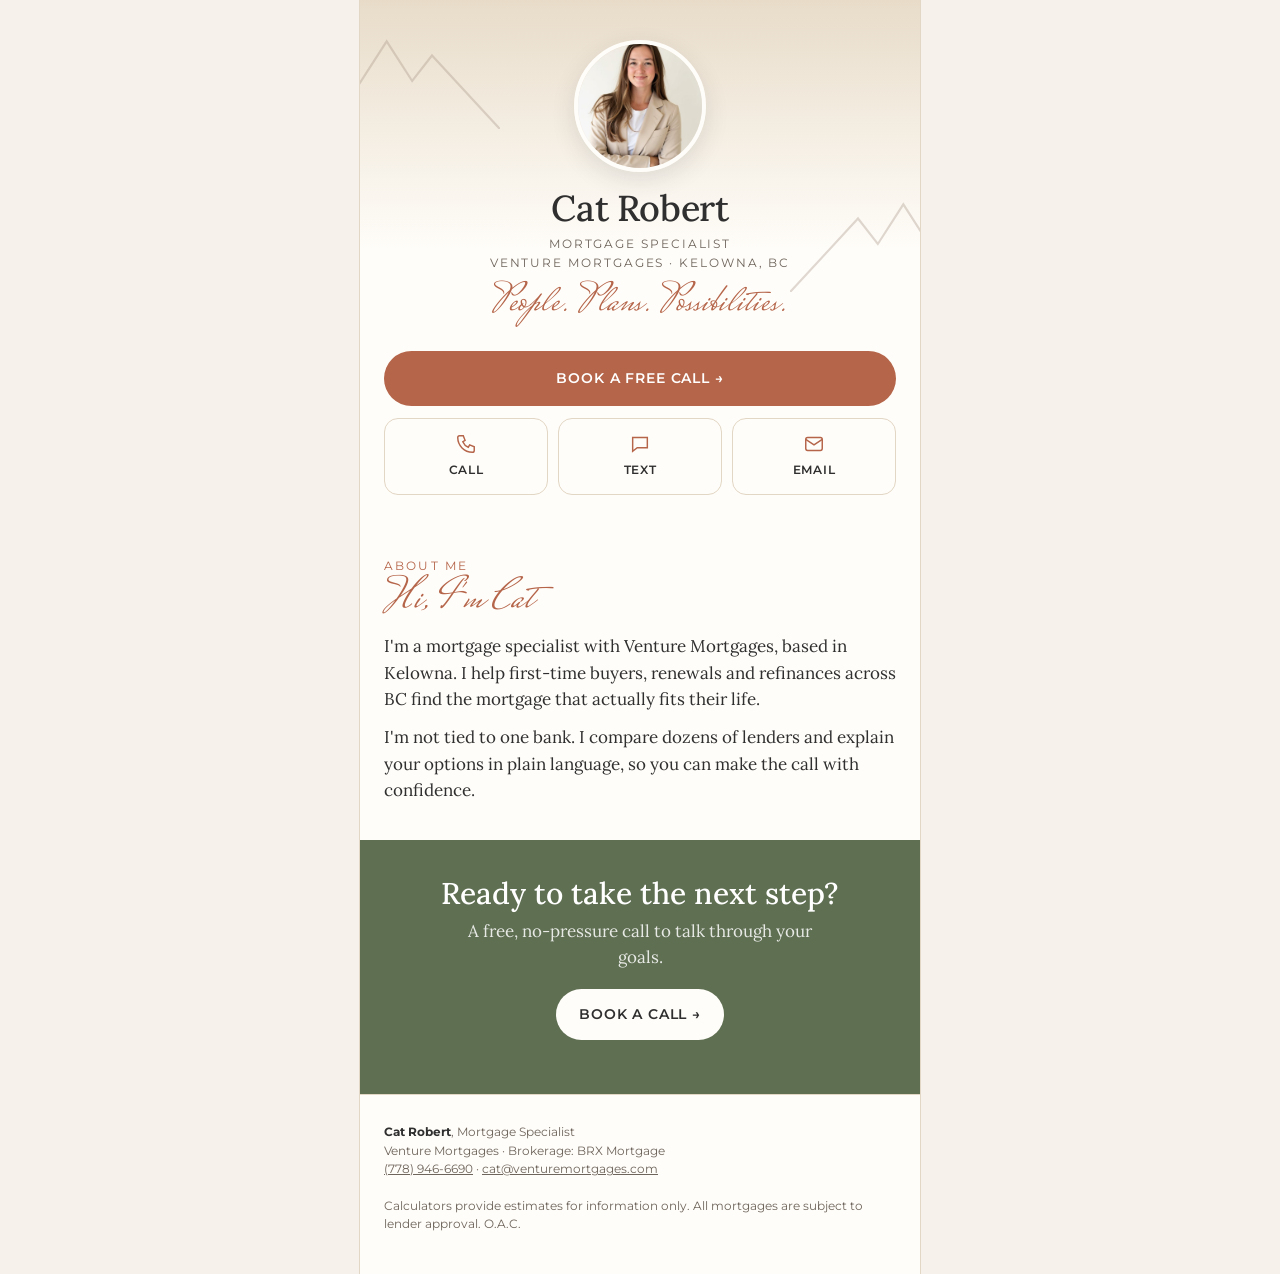
==== index.html @ 5ccad4df "Replace calculator with about-me + links page Co-Authored-By: Claude Opus 5.5 <noreply@anthropic.com" ====
<!DOCTYPE html>
<html lang="en">
<head>
<meta charset="utf-8">
<meta name="viewport" content="width=device-width,initial-scale=1,viewport-fit=cover">
<title>Cat Robert | Mortgage Specialist, Kelowna</title>
<meta name="description" content="Cat Robert, Mortgage Specialist with Venture Mortgages in Kelowna, BC. Book a call, or try a free mortgage calculator.">
<meta property="og:title" content="Cat Robert | Mortgage Specialist">
<meta property="og:description" content="Kelowna mortgage specialist. Book a call or try a free calculator.">
<meta property="og:image" content="/assets/cat-portrait.jpg">
<link rel="preconnect" href="https://fonts.googleapis.com"><link rel="preconnect" href="https://fonts.gstatic.com" crossorigin>
<link href="https://fonts.googleapis.com/css2?family=Lora:wght@400;500&family=Montserrat:wght@400;500;600&family=Mrs+Saint+Delafield&display=swap" rel="stylesheet">
<link rel="stylesheet" href="/assets/brand.css">
<style>
  .profile{text-align:center;padding:40px 24px 8px;position:relative;overflow:hidden;background:linear-gradient(180deg,var(--sand),var(--white) 75%)}
  .profile .photo{width:132px;height:132px;border-radius:50%;object-fit:cover;margin:0 auto;border:4px solid var(--white);box-shadow:0 8px 24px rgba(47,47,47,.12)}
  .profile h1{font-size:36px;margin-top:16px}
  .profile .role{font-family:var(--head);font-size:12px;letter-spacing:.16em;text-transform:uppercase;color:var(--muted);margin-top:6px}
  .profile .script{margin-top:12px;font-size:40px}
  .profile .peaks{position:absolute;width:170px;left:-30px;top:30px;color:var(--taupe);opacity:.35}
  .profile .peaks.r{left:auto;right:-40px;top:auto;bottom:40px;transform:scaleX(-1)}
  .primary{padding:18px 24px 6px;display:grid;gap:10px}
  .primary .btn{width:100%;padding:16px}
  .quick{display:grid;grid-template-columns:repeat(3,1fr);gap:10px;padding:6px 24px 26px}
  .quick a{display:flex;flex-direction:column;align-items:center;gap:6px;padding:14px 6px;border:1.5px solid var(--line);border-radius:14px;text-decoration:none;font-family:var(--head);font-size:12px;font-weight:600;letter-spacing:.06em;text-transform:uppercase;background:var(--white)}
  .quick a:hover{border-color:var(--taupe)}
  .quick svg{width:22px;height:22px;color:var(--terracotta)}
  .links{display:grid;gap:10px;margin-top:16px}
  .link{display:flex;align-items:center;gap:14px;padding:16px 18px;background:var(--white);border:1.5px solid var(--line);border-radius:14px;text-decoration:none;transition:border-color .15s,transform .1s}
  .link:hover{border-color:var(--terracotta)}
  .link:active{transform:scale(.99)}
  .link .ic{flex:0 0 40px;height:40px;border-radius:50%;background:var(--cream);display:flex;align-items:center;justify-content:center;font-family:var(--head);font-weight:600;color:var(--terracotta);font-size:15px}
  .link b{font-family:var(--head);font-weight:600;font-size:15px;display:block}
  .link span{font-size:14px;color:var(--muted)}
  .link .arr{margin-left:auto;color:var(--terracotta);font-family:var(--head)}
  .about-txt p+p{margin-top:12px}
  .social{display:flex;gap:12px;justify-content:center;margin-top:18px}
  .social a{width:42px;height:42px;border-radius:50%;border:1.5px solid rgba(255,255,255,.5);display:flex;align-items:center;justify-content:center;color:#fff}
  .social svg{width:18px;height:18px}
</style>
<script src="/assets/config.js"></script>
<script src="/assets/tracking.js"></script>
</head>
<body>
<div class="wrap">

  <div class="profile">
    <svg class="peaks" viewBox="0 0 120 70" fill="none" stroke="currentColor" stroke-width="1.5"><path d="M0 70 40 8l18 28 14-18 48 52"/></svg>
    <svg class="peaks r" viewBox="0 0 120 70" fill="none" stroke="currentColor" stroke-width="1.5"><path d="M0 70 40 8l18 28 14-18 48 52"/></svg>
    <img class="photo" src="/assets/cat-portrait.jpg" alt="Cat Robert">
    <h1 data-s="name">Cat Robert</h1>
    <div class="role"><span data-s="title">Mortgage Specialist</span><br><span data-s="team">Venture Mortgages</span> · Kelowna, BC</div>
    <div class="script">People. Plans. Possibilities.</div>
  </div>

  <div class="primary">
    <a class="btn btn-primary" data-book data-ev="BookCallClick" target="_blank" rel="noopener">Book a free call &rarr;</a>
  </div>
  <div class="quick">
    <a data-tel data-ev="CallClick"><svg viewBox="0 0 24 24" fill="none" stroke="currentColor" stroke-width="1.6"><path d="M5 3h4l2 5-2.5 1.5a11 11 0 0 0 6 6L16 13l5 2v4a2 2 0 0 1-2 2A16 16 0 0 1 3 5a2 2 0 0 1 2-2"/></svg>Call</a>
    <a data-sms data-ev="TextClick"><svg viewBox="0 0 24 24" fill="none" stroke="currentColor" stroke-width="1.6"><path d="M4 5h16v11H9l-5 4z"/></svg>Text</a>
    <a data-mail data-ev="EmailClick"><svg viewBox="0 0 24 24" fill="none" stroke="currentColor" stroke-width="1.6"><rect x="3" y="5" width="18" height="14" rx="2"/><path d="m3 7 9 6 9-6"/></svg>Email</a>
  </div>

  <section class="section-sand" id="tools">
    <div class="eyebrow">Free mortgage tools</div>
    <h2 style="margin-top:6px">Run your numbers.</h2>
    <p style="color:var(--muted);margin-top:6px">Quick calculators you can use on your own. No sign-up to start.</p>
    <div class="links" id="links"></div>
  </section>

  <section>
    <div class="eyebrow">About me</div>
    <div class="script" style="font-size:44px;margin:4px 0 10px">Hi, I'm Cat</div>
    <div class="about-txt">
      <p>I'm a mortgage specialist with <span data-s="team">Venture Mortgages</span>, based in Kelowna. I help first-time buyers, renewals and refinances across BC find the mortgage that actually fits their life.</p>
      <p>I'm not tied to one bank. I compare dozens of lenders and explain your options in plain language, so you can make the call with confidence.</p>
    </div>
  </section>

  <section class="section-olive" style="text-align:center">
    <h2>Ready to take the next step?</h2>
    <p style="opacity:.85;margin:8px auto 18px;max-width:360px">A free, no-pressure call to talk through your goals.</p>
    <a class="btn" style="background:var(--white);color:var(--charcoal)" data-book data-ev="BookCallClick" target="_blank" rel="noopener">Book a call &rarr;</a>
    <div class="social" id="social"></div>
  </section>

  <footer>
    <b data-s="name">Cat Robert</b>, <span data-s="title">Mortgage Specialist</span><br>
    <span data-s="team">Venture Mortgages</span> · Brokerage: <span data-s="brokerage">BRX Mortgage</span> <span data-s="licence"></span><br>
    <a data-tel></a> · <a data-mail></a><br><br>
    Calculators provide estimates for information only. All mortgages are subject to lender approval. O.A.C.
  </footer>
</div>

<script>
(function(){
  const S = window.SITE, digits = S.phone.replace(/\D/g,'');
  document.querySelectorAll('[data-s]').forEach(el => { const v = S[el.dataset.s]; if (v !== undefined) el.textContent = v; });
  document.querySelectorAll('[data-book]').forEach(a => a.href = S.booking);
  document.querySelectorAll('[data-tel]').forEach(a => { a.href = 'tel:+1' + digits; if (!a.textContent.trim()) a.textContent = S.phone; });
  document.querySelectorAll('[data-sms]').forEach(a => a.href = 'sms:+1' + digits);
  document.querySelectorAll('[data-mail]').forEach(a => { a.href = 'mailto:' + S.email; if (!a.textContent.trim()) a.textContent = S.email; });

  // calculator links (blank URLs are skipped; section hides if none)
  const list = (S.links || []).filter(l => l.url);
  const box = document.getElementById('links');
  list.forEach(l => {
    const a = document.createElement('a');
    a.className = 'link'; a.href = l.url; a.target = '_blank'; a.rel = 'noopener';
    a.dataset.ev = 'ToolClick'; a.dataset.tool = l.label;
    a.innerHTML = '<span class="ic">' + l.label.trim()[0] + '</span><div><b></b><span></span></div><span class="arr">&rarr;</span>';
    a.querySelector('b').textContent = l.label; a.querySelector('div span').textContent = l.note || '';
    box.appendChild(a);
  });
  if (!list.length) document.getElementById('tools').style.display = 'none';

  // social icons
  const ico = {
    instagram: '<svg viewBox="0 0 24 24" fill="none" stroke="currentColor" stroke-width="1.8"><rect x="3" y="3" width="18" height="18" rx="5"/><circle cx="12" cy="12" r="4"/><circle cx="17.5" cy="6.5" r=".6" fill="currentColor"/></svg>',
    facebook: '<svg viewBox="0 0 24 24" fill="currentColor"><path d="M14 8h3V4h-3a4 4 0 0 0-4 4v2H7v4h3v8h4v-8h3l1-4h-4V8z"/></svg>'
  };
  ['instagram','facebook'].forEach(k => { if (S[k]) {
    const a = document.createElement('a'); a.href = S[k]; a.target = '_blank'; a.rel = 'noopener'; a.innerHTML = ico[k]; a.setAttribute('aria-label', k);
    document.getElementById('social').appendChild(a);
  }});

  // pixel: log which button people tap (custom events)
  document.addEventListener('click', e => {
    const a = e.target.closest('[data-ev]'); if (!a) return;
    if (a.dataset.ev === 'BookCallClick') window.track('Schedule', {}, false);
    window.track(a.dataset.ev, a.dataset.tool ? { tool: a.dataset.tool } : {}, true);
  });
})();
</script>
</body>
</html>
---- assets/brand.css ----
:root{
  --terracotta:#B5654A; --terracotta-dk:#9C5239; --olive:#5F6F52; --sand:#E8DCC9;
  --taupe:#A79586; --charcoal:#2F2F2F; --cream:#F6F1EA; --white:#FFFDF9; --line:#E2D6C4;
  --muted:#6E655C;
  --head:'Montserrat',system-ui,sans-serif; --body:'Lora',Georgia,serif; --script:'Mrs Saint Delafield',cursive;
}
*{box-sizing:border-box;margin:0;padding:0}
html{-webkit-text-size-adjust:100%}
body{background:var(--cream);color:var(--charcoal);font-family:var(--body);font-size:17px;line-height:1.55}
img{max-width:100%;display:block}
a{color:inherit}
.wrap{max-width:560px;margin:0 auto;background:var(--white);min-height:100vh;box-shadow:0 0 0 1px var(--line)}
.topbar{background:var(--charcoal);color:var(--sand);font-family:var(--head);font-size:12px;letter-spacing:.08em;text-transform:uppercase;text-align:center;padding:10px 16px}
.brandbar{display:flex;align-items:center;gap:12px;padding:14px 20px;border-bottom:1px solid var(--line)}
.brandbar img{width:48px;height:48px;border-radius:50%;object-fit:cover}
.brandbar .who b{font-family:var(--head);font-weight:600;font-size:16px;display:block;line-height:1.2}
.brandbar .who>span{line-height:1.35;display:block;font-family:var(--head);font-size:12px;color:var(--muted);letter-spacing:.04em}
.brandbar .mark{margin-left:auto;width:46px;color:var(--charcoal)}
.actions{display:grid;grid-template-columns:1fr 1fr;gap:10px;padding:14px 20px;border-bottom:1px solid var(--line)}
.actions .btn{padding:12px 10px;font-size:13px;white-space:nowrap}
.btn{display:inline-flex;align-items:center;justify-content:center;gap:8px;font-family:var(--head);font-weight:600;font-size:14px;letter-spacing:.06em;text-transform:uppercase;text-decoration:none;border-radius:999px;padding:14px 22px;border:1.5px solid transparent;cursor:pointer;transition:background .15s,transform .1s}
.btn:active{transform:scale(.98)}
.btn-primary{background:var(--terracotta);color:#fff}
.btn-primary:hover{background:var(--terracotta-dk)}
.btn-ghost{background:transparent;border-color:var(--charcoal);color:var(--charcoal)}
.btn-olive{background:var(--olive);color:#fff}
.btn[disabled]{opacity:.45;cursor:not-allowed}
.eyebrow{font-family:var(--head);font-size:12px;letter-spacing:.18em;text-transform:uppercase;color:var(--terracotta)}
.script{font-family:var(--script);font-size:46px;line-height:1;color:var(--terracotta)}
h1,h2,h3{font-family:var(--body);font-weight:500;line-height:1.15;color:var(--charcoal)}
h1{font-size:40px;letter-spacing:-.01em}
h2{font-size:30px}
.hero{position:relative;padding:36px 24px 28px;text-align:center;overflow:hidden;background:linear-gradient(180deg,var(--cream),var(--white))}
.hero .script{margin-bottom:6px}
.hero p.sub{color:var(--muted);margin:14px auto 24px;max-width:400px}
.hero .peaks{position:absolute;right:-10px;bottom:-6px;width:150px;color:var(--taupe);opacity:.45;pointer-events:none}
.stats{position:relative;z-index:1;display:grid;grid-template-columns:repeat(3,1fr);border:1px solid var(--line);border-radius:14px;margin:26px 0 0;background:var(--white)}
.stats div{padding:14px 6px;text-align:center}
.stats div+div{border-left:1px solid var(--line)}
.stats b{font-family:var(--head);font-size:20px;font-weight:600;display:block}
.stats span{font-family:var(--head);font-size:11px;letter-spacing:.06em;color:var(--muted);text-transform:uppercase}
section{padding:36px 24px}
.section-sand{background:var(--sand)}
.section-olive{background:var(--olive);color:#fff}
.section-olive h2{color:#fff}
.steps{list-style:none;margin-top:18px;display:grid;gap:14px}
.steps li{display:flex;gap:14px;align-items:flex-start}
.steps .n{flex:0 0 30px;height:30px;border-radius:50%;border:1.5px solid currentColor;display:flex;align-items:center;justify-content:center;font-family:var(--head);font-size:13px;font-weight:600}
.about{display:grid;grid-template-columns:120px 1fr;gap:18px;align-items:center}
.about img{border-radius:14px;aspect-ratio:3/4;object-fit:cover}
.faq details{border-bottom:1px solid var(--line);padding:14px 0}
.faq summary{font-family:var(--head);font-weight:600;font-size:15px;cursor:pointer;list-style:none}
.faq summary::after{content:'+';float:right;color:var(--terracotta)}
.faq details[open] summary::after{content:'–'}
.faq p{margin-top:8px;color:var(--muted);font-size:16px}
footer{padding:28px 24px 40px;font-family:var(--head);font-size:11.5px;line-height:1.6;color:var(--muted);border-top:1px solid var(--line)}
footer b{color:var(--charcoal)}
.sticky-cta{position:sticky;bottom:0;padding:12px 20px calc(12px + env(safe-area-inset-bottom));background:rgba(255,253,249,.95);backdrop-filter:blur(6px);border-top:1px solid var(--line);display:none}
.sticky-cta.show{display:block}
.sticky-cta .btn{width:100%}

/* ---- calculator ---- */
.calc{margin:0 16px;background:var(--white);border:1px solid var(--line);border-radius:18px;box-shadow:0 10px 30px rgba(47,47,47,.07);overflow:hidden;scroll-margin-top:12px}
.progress{height:4px;background:var(--sand)}
.progress i{display:block;height:100%;width:0;background:var(--terracotta);transition:width .3s}
.step{display:none;padding:26px 22px 24px}
.step.active{display:block;animation:fade .25s ease}
@keyframes fade{from{opacity:0;transform:translateY(6px)}to{opacity:1;transform:none}}
.step .count{font-family:var(--head);font-size:11px;letter-spacing:.14em;text-transform:uppercase;color:var(--taupe)}
.step h3{font-size:25px;margin:6px 0 4px}
.step .hint{color:var(--muted);font-size:15px;margin-bottom:18px}
.choices{display:grid;gap:10px}
.choices.two{grid-template-columns:1fr 1fr}
.choice{font-family:var(--head);font-size:15px;font-weight:500;text-align:left;padding:15px 16px;border:1.5px solid var(--line);border-radius:12px;background:var(--white);cursor:pointer;color:var(--charcoal);transition:border-color .15s,background .15s}
.choice:hover{border-color:var(--taupe)}
.choice.on{border-color:var(--terracotta);background:#FBF1EC}
.field{margin-bottom:14px}
.field label{display:block;font-family:var(--head);font-size:13px;font-weight:600;margin-bottom:6px}
.field small{font-family:var(--head);font-weight:400;color:var(--muted)}
.money{position:relative}
.money::before{content:'$';position:absolute;left:14px;top:50%;transform:translateY(-50%);font-family:var(--head);color:var(--muted)}
input[type=text],input[type=email],input[type=tel],input[inputmode]{width:100%;font-family:var(--head);font-size:17px;padding:14px 14px;border:1.5px solid var(--line);border-radius:12px;background:var(--white);color:var(--charcoal);outline:none}
.money input{padding-left:28px}
input:focus{border-color:var(--terracotta)}
.row2{display:grid;grid-template-columns:1fr 1fr;gap:10px}
.nav{display:flex;gap:10px;margin-top:20px}
.nav .btn-primary{flex:1}
.back{background:none;border:none;font-family:var(--head);font-size:13px;color:var(--muted);cursor:pointer;padding:0 6px}
.consent{display:flex;gap:10px;align-items:flex-start;font-family:var(--head);font-size:12px;color:var(--muted);margin:6px 0 4px;line-height:1.45}
.consent input{margin-top:2px;width:18px;height:18px;accent-color:var(--terracotta);flex:0 0 18px}
.err{font-family:var(--head);font-size:12.5px;color:#B3261E;margin-top:8px;min-height:1em}
.hp{position:absolute;left:-9999px}
.result-big{text-align:center;padding:6px 0 18px;border-bottom:1px solid var(--line);margin-bottom:16px}
.result-big .label{font-family:var(--head);font-size:12px;letter-spacing:.12em;text-transform:uppercase;color:var(--muted)}
.result-big .num{font-family:var(--body);font-size:48px;font-weight:500;color:var(--terracotta);line-height:1.1;margin:6px 0}
.result-big .range{font-family:var(--head);font-size:14px;color:var(--charcoal)}
.breakdown{display:grid;gap:8px;font-family:var(--head);font-size:14px}
.breakdown div{display:flex;justify-content:space-between;gap:12px;padding:6px 0;border-bottom:1px dashed var(--line)}
.breakdown span{color:var(--muted)}
.callout{margin-top:16px;background:var(--cream);border-left:3px solid var(--olive);padding:12px 14px;border-radius:6px;font-size:15px}
.result-cta{display:grid;gap:10px;margin-top:20px}
.fineprint{font-family:var(--head);font-size:11px;color:var(--muted);margin-top:14px;line-height:1.5}
@media (max-width:380px){h1{font-size:34px}.result-big .num{font-size:40px}}
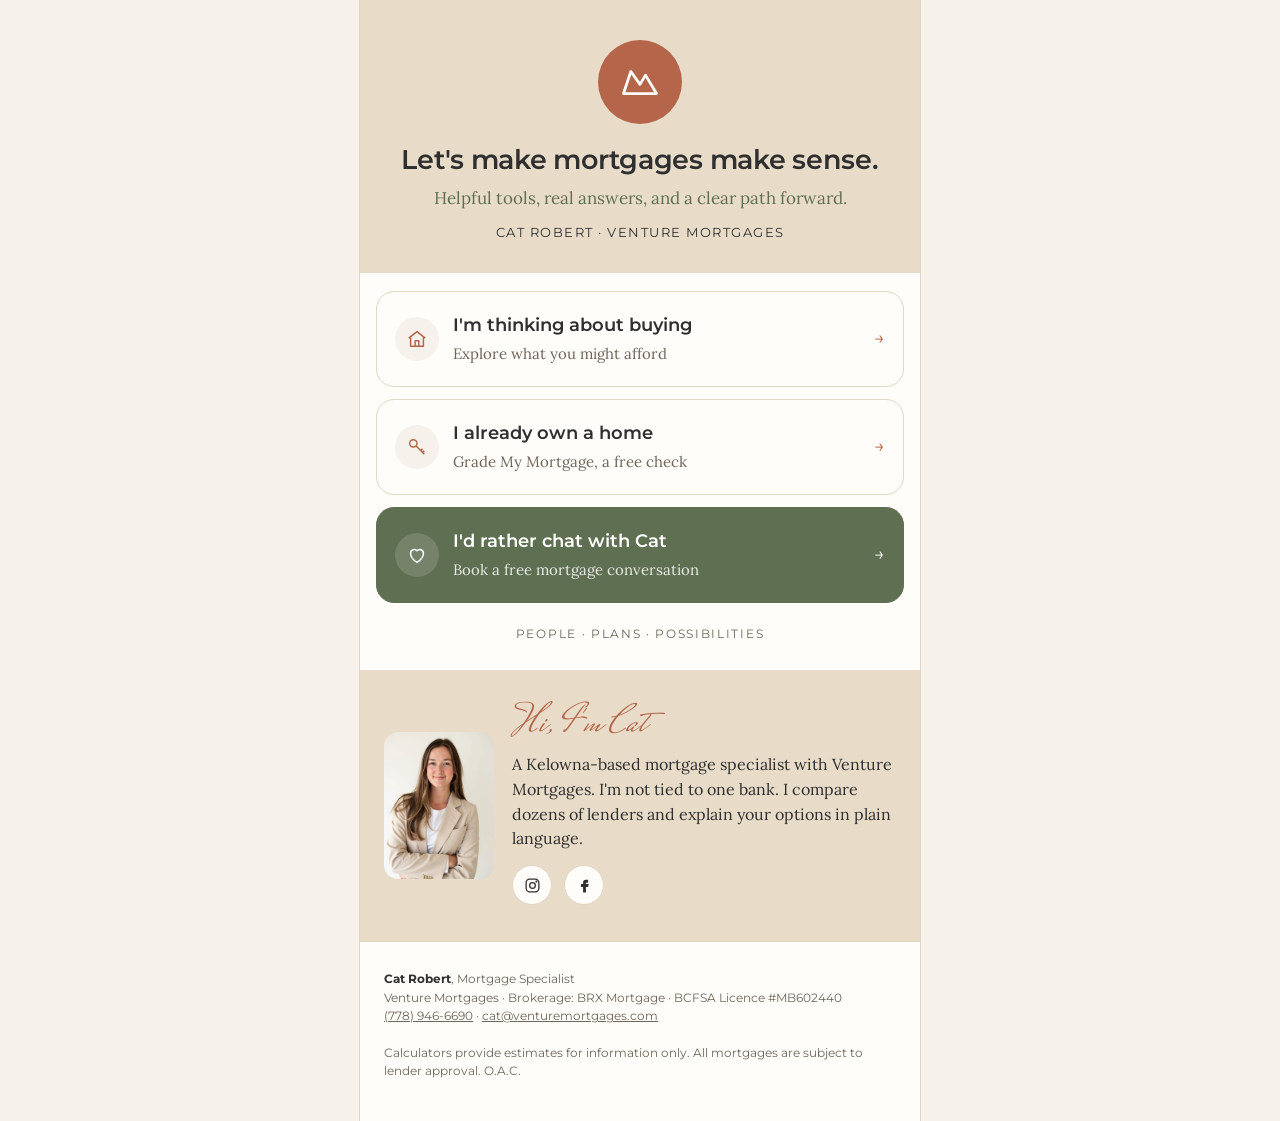
==== commit 23c2695d: "Add choose-your-path intro (buying / own / chat) Co-Authored-By: Claude Opus 5.5 <noreply@anthropic." ====
--- a/index.html
+++ b/index.html
@@ -4,39 +4,61 @@
 <meta charset="utf-8">
 <meta name="viewport" content="width=device-width,initial-scale=1,viewport-fit=cover">
 <title>Cat Robert | Mortgage Specialist, Kelowna</title>
-<meta name="description" content="Cat Robert, Mortgage Specialist with Venture Mortgages in Kelowna, BC. Book a call, or try a free mortgage calculator.">
-<meta property="og:title" content="Cat Robert | Mortgage Specialist">
-<meta property="og:description" content="Kelowna mortgage specialist. Book a call or try a free calculator.">
+<meta name="description" content="Let's make mortgages make sense. Helpful tools, real answers and a clear path forward from Cat Robert, Venture Mortgages.">
+<meta property="og:title" content="Let's make mortgages make sense. | Cat Robert">
+<meta property="og:description" content="Helpful tools, real answers, and a clear path forward.">
 <meta property="og:image" content="/assets/cat-portrait.jpg">
 <link rel="preconnect" href="https://fonts.googleapis.com"><link rel="preconnect" href="https://fonts.gstatic.com" crossorigin>
 <link href="https://fonts.googleapis.com/css2?family=Lora:wght@400;500&family=Montserrat:wght@400;500;600&family=Mrs+Saint+Delafield&display=swap" rel="stylesheet">
 <link rel="stylesheet" href="/assets/brand.css">
 <style>
-  .profile{text-align:center;padding:40px 24px 8px;position:relative;overflow:hidden;background:linear-gradient(180deg,var(--sand),var(--white) 75%)}
-  .profile .photo{width:132px;height:132px;border-radius:50%;object-fit:cover;margin:0 auto;border:4px solid var(--white);box-shadow:0 8px 24px rgba(47,47,47,.12)}
-  .profile h1{font-size:36px;margin-top:16px}
-  .profile .role{font-family:var(--head);font-size:12px;letter-spacing:.16em;text-transform:uppercase;color:var(--muted);margin-top:6px}
-  .profile .script{margin-top:12px;font-size:40px}
-  .profile .peaks{position:absolute;width:170px;left:-30px;top:30px;color:var(--taupe);opacity:.35}
-  .profile .peaks.r{left:auto;right:-40px;top:auto;bottom:40px;transform:scaleX(-1)}
-  .primary{padding:18px 24px 6px;display:grid;gap:10px}
-  .primary .btn{width:100%;padding:16px}
-  .quick{display:grid;grid-template-columns:repeat(3,1fr);gap:10px;padding:6px 24px 26px}
-  .quick a{display:flex;flex-direction:column;align-items:center;gap:6px;padding:14px 6px;border:1.5px solid var(--line);border-radius:14px;text-decoration:none;font-family:var(--head);font-size:12px;font-weight:600;letter-spacing:.06em;text-transform:uppercase;background:var(--white)}
-  .quick a:hover{border-color:var(--taupe)}
-  .quick svg{width:22px;height:22px;color:var(--terracotta)}
-  .links{display:grid;gap:10px;margin-top:16px}
-  .link{display:flex;align-items:center;gap:14px;padding:16px 18px;background:var(--white);border:1.5px solid var(--line);border-radius:14px;text-decoration:none;transition:border-color .15s,transform .1s}
+  .intro{background:var(--sand);text-align:center;padding:40px 24px 30px;position:relative;overflow:hidden}
+  .intro .logo{width:84px;height:84px;border-radius:50%;background:var(--terracotta);margin:0 auto 20px;display:flex;align-items:center;justify-content:center}
+  .intro .logo svg{width:44px;color:#fff}
+  .intro h1{font-family:var(--head);font-weight:600;font-size:27px;letter-spacing:-.01em}
+  .intro .sub{color:var(--olive);margin-top:10px;font-size:17px}
+  .intro .by{font-family:var(--head);font-size:12.5px;letter-spacing:.12em;text-transform:uppercase;margin-top:12px}
+  .paths{padding:18px 16px 8px;display:grid;gap:12px}
+  .path{display:flex;align-items:center;gap:14px;width:100%;text-align:left;padding:20px 18px;border-radius:18px;border:1.5px solid var(--line);background:var(--white);color:var(--charcoal);cursor:pointer;text-decoration:none;font:inherit;transition:border-color .15s,transform .1s}
+  .path:hover{border-color:var(--terracotta)}
+  .path:active{transform:scale(.99)}
+  .path .pi{flex:0 0 44px;height:44px;border-radius:50%;background:var(--cream);display:flex;align-items:center;justify-content:center;color:var(--terracotta)}
+  .path .pi svg{width:22px;height:22px}
+  .path b{display:block;font-family:var(--head);font-weight:600;font-size:18px}
+  .path span.d{color:var(--muted);font-size:15px}
+  .path .arr{margin-left:auto;color:var(--terracotta);font-family:var(--head);font-size:18px}
+  .path.olive{background:var(--olive);border-color:var(--olive);color:#fff}
+  .path.olive span.d{color:rgba(255,255,255,.85)}
+  .path.olive .pi{background:rgba(255,255,255,.14);color:#fff}
+  .path.olive .arr{color:#fff}
+  .tag{text-align:center;font-family:var(--head);font-size:12px;letter-spacing:.14em;color:var(--muted);padding:14px 0 26px}
+
+  .panel{display:none;padding:22px 16px 28px;animation:fade .25s ease}
+  .panel.on{display:block}
+  .panel-head{display:flex;align-items:center;gap:10px;margin:0 4px 6px}
+  .back{background:none;border:none;font-family:var(--head);font-size:13px;color:var(--muted);cursor:pointer;padding:6px 0}
+  .panel h2{margin:4px 4px 4px}
+  .panel .lead{color:var(--muted);margin:0 4px 16px}
+  .links{display:grid;gap:10px}
+  .link{display:flex;align-items:center;gap:14px;padding:16px 18px;background:var(--white);border:1.5px solid var(--line);border-radius:14px;text-decoration:none;transition:border-color .15s}
   .link:hover{border-color:var(--terracotta)}
-  .link:active{transform:scale(.99)}
   .link .ic{flex:0 0 40px;height:40px;border-radius:50%;background:var(--cream);display:flex;align-items:center;justify-content:center;font-family:var(--head);font-weight:600;color:var(--terracotta);font-size:15px}
   .link b{font-family:var(--head);font-weight:600;font-size:15px;display:block}
-  .link span{font-size:14px;color:var(--muted)}
+  .link span.n{font-size:14px;color:var(--muted)}
   .link .arr{margin-left:auto;color:var(--terracotta);font-family:var(--head)}
-  .about-txt p+p{margin-top:12px}
-  .social{display:flex;gap:12px;justify-content:center;margin-top:18px}
-  .social a{width:42px;height:42px;border-radius:50%;border:1.5px solid rgba(255,255,255,.5);display:flex;align-items:center;justify-content:center;color:#fff}
-  .social svg{width:18px;height:18px}
+  .link.feature{border-color:var(--terracotta);background:#FBF1EC}
+  .nudge{margin-top:16px;padding:18px;border-radius:14px;background:var(--cream);text-align:center}
+  .nudge p{font-size:15px;color:var(--muted);margin-bottom:12px}
+  .nudge .btn{width:100%}
+  .quick{display:grid;grid-template-columns:repeat(3,1fr);gap:10px;margin-top:12px}
+  .quick a{display:flex;flex-direction:column;align-items:center;gap:6px;padding:14px 6px;border:1.5px solid var(--line);border-radius:14px;text-decoration:none;font-family:var(--head);font-size:12px;font-weight:600;letter-spacing:.06em;text-transform:uppercase;background:var(--white)}
+  .quick svg{width:22px;height:22px;color:var(--terracotta)}
+
+  .about{display:grid;grid-template-columns:110px 1fr;gap:18px;align-items:center}
+  .about img{border-radius:14px;aspect-ratio:3/4;object-fit:cover}
+  .social{display:flex;gap:12px;margin-top:14px}
+  .social a{width:40px;height:40px;border-radius:50%;border:1.5px solid var(--line);display:flex;align-items:center;justify-content:center;color:var(--charcoal);background:var(--white)}
+  .social svg{width:17px;height:17px}
 </style>
 <script src="/assets/config.js"></script>
 <script src="/assets/tracking.js"></script>
@@ -44,45 +66,75 @@
 <body>
 <div class="wrap">
 
-  <div class="profile">
-    <svg class="peaks" viewBox="0 0 120 70" fill="none" stroke="currentColor" stroke-width="1.5"><path d="M0 70 40 8l18 28 14-18 48 52"/></svg>
-    <svg class="peaks r" viewBox="0 0 120 70" fill="none" stroke="currentColor" stroke-width="1.5"><path d="M0 70 40 8l18 28 14-18 48 52"/></svg>
-    <img class="photo" src="/assets/cat-portrait.jpg" alt="Cat Robert">
-    <h1 data-s="name">Cat Robert</h1>
-    <div class="role"><span data-s="title">Mortgage Specialist</span><br><span data-s="team">Venture Mortgages</span> · Kelowna, BC</div>
-    <div class="script">People. Plans. Possibilities.</div>
-  </div>
-
-  <div class="primary">
-    <a class="btn btn-primary" data-book data-ev="BookCallClick" target="_blank" rel="noopener">Book a free call &rarr;</a>
-  </div>
-  <div class="quick">
-    <a data-tel data-ev="CallClick"><svg viewBox="0 0 24 24" fill="none" stroke="currentColor" stroke-width="1.6"><path d="M5 3h4l2 5-2.5 1.5a11 11 0 0 0 6 6L16 13l5 2v4a2 2 0 0 1-2 2A16 16 0 0 1 3 5a2 2 0 0 1 2-2"/></svg>Call</a>
-    <a data-sms data-ev="TextClick"><svg viewBox="0 0 24 24" fill="none" stroke="currentColor" stroke-width="1.6"><path d="M4 5h16v11H9l-5 4z"/></svg>Text</a>
-    <a data-mail data-ev="EmailClick"><svg viewBox="0 0 24 24" fill="none" stroke="currentColor" stroke-width="1.6"><rect x="3" y="5" width="18" height="14" rx="2"/><path d="m3 7 9 6 9-6"/></svg>Email</a>
-  </div>
-
-  <section class="section-sand" id="tools">
-    <div class="eyebrow">Free mortgage tools</div>
-    <h2 style="margin-top:6px">Run your numbers.</h2>
-    <p style="color:var(--muted);margin-top:6px">Quick calculators you can use on your own. No sign-up to start.</p>
-    <div class="links" id="links"></div>
-  </section>
-
-  <section>
-    <div class="eyebrow">About me</div>
-    <div class="script" style="font-size:44px;margin:4px 0 10px">Hi, I'm Cat</div>
-    <div class="about-txt">
-      <p>I'm a mortgage specialist with <span data-s="team">Venture Mortgages</span>, based in Kelowna. I help first-time buyers, renewals and refinances across BC find the mortgage that actually fits their life.</p>
-      <p>I'm not tied to one bank. I compare dozens of lenders and explain your options in plain language, so you can make the call with confidence.</p>
+  <div class="intro">
+    <div class="logo"><svg viewBox="0 0 48 36" fill="none" stroke="currentColor" stroke-width="3" stroke-linejoin="round"><path d="M6 30 14 6l10 14 6-10 12 20z"/></svg></div>
+    <h1>Let's make mortgages make sense.</h1>
+    <p class="sub">Helpful tools, real answers, and a clear path forward.</p>
+    <div class="by"><span data-s="name">Cat Robert</span> · <span data-s="team">Venture Mortgages</span></div>
+  </div>
+
+  <!-- ===== Step 1: choose a path ===== -->
+  <div id="choose">
+    <div class="paths">
+      <button class="path" data-go="buy">
+        <span class="pi"><svg viewBox="0 0 24 24" fill="none" stroke="currentColor" stroke-width="1.6" stroke-linejoin="round"><path d="M3 11 12 4l9 7"/><path d="M5 10v10h14V10"/><path d="M10 20v-6h4v6"/></svg></span>
+        <span><b>I'm thinking about buying</b><span class="d">Explore what you might afford</span></span><span class="arr">&rarr;</span>
+      </button>
+      <button class="path" data-go="own">
+        <span class="pi"><svg viewBox="0 0 24 24" fill="none" stroke="currentColor" stroke-width="1.6"><circle cx="8" cy="8" r="4"/><path d="M11 11l9 9M16 16l2-2M18 18l2-2"/></svg></span>
+        <span><b>I already own a home</b><span class="d">Grade My Mortgage, a free check</span></span><span class="arr">&rarr;</span>
+      </button>
+      <button class="path olive" data-go="chat">
+        <span class="pi"><svg viewBox="0 0 24 24" fill="none" stroke="currentColor" stroke-width="1.6" stroke-linejoin="round"><path d="M12 20s-7-4.4-7-10a4 4 0 0 1 7-2.6A4 4 0 0 1 19 10c0 5.6-7 10-7 10z"/></svg></span>
+        <span><b>I'd rather chat with Cat</b><span class="d">Book a free mortgage conversation</span></span><span class="arr">&rarr;</span>
+      </button>
     </div>
-  </section>
-
-  <section class="section-olive" style="text-align:center">
-    <h2>Ready to take the next step?</h2>
-    <p style="opacity:.85;margin:8px auto 18px;max-width:360px">A free, no-pressure call to talk through your goals.</p>
-    <a class="btn" style="background:var(--white);color:var(--charcoal)" data-book data-ev="BookCallClick" target="_blank" rel="noopener">Book a call &rarr;</a>
-    <div class="social" id="social"></div>
+    <div class="tag">PEOPLE · PLANS · POSSIBILITIES</div>
+  </div>
+
+  <!-- ===== Step 2: the matching options ===== -->
+  <div class="panel" data-panel="buy">
+    <button class="back" data-home>&larr; Start over</button>
+    <div class="eyebrow" style="margin:6px 4px 0">Thinking about buying</div>
+    <h2>Let's see what's possible.</h2>
+    <p class="lead">Start with a quick calculator, or skip ahead and I'll run the numbers with you.</p>
+    <div class="links" data-links="buy"></div>
+    <div class="nudge"><p>Want real numbers based on your situation? A free call is the fastest way.</p><a class="btn btn-primary" data-book data-ev="BookCallClick" target="_blank" rel="noopener">Book a free call &rarr;</a></div>
+  </div>
+
+  <div class="panel" data-panel="own">
+    <button class="back" data-home>&larr; Start over</button>
+    <div class="eyebrow" style="margin:6px 4px 0">Already own a home</div>
+    <h2>Is your mortgage still working for you?</h2>
+    <p class="lead">Renewal coming up, or just curious? Grade My Mortgage takes about 2 minutes.</p>
+    <div class="links" data-links="own"></div>
+    <div class="nudge"><p>Renewing in the next 6 months? Let's look before your bank sends its offer.</p><a class="btn btn-primary" data-book data-ev="BookCallClick" target="_blank" rel="noopener">Book a free call &rarr;</a></div>
+  </div>
+
+  <div class="panel" data-panel="chat">
+    <button class="back" data-home>&larr; Start over</button>
+    <div class="eyebrow" style="margin:6px 4px 0">Let's talk</div>
+    <h2>Grab a time that works for you.</h2>
+    <p class="lead">No pressure and no cost. Just a conversation about your goals and options.</p>
+    <a class="btn btn-primary" style="width:100%" data-book data-ev="BookCallClick" target="_blank" rel="noopener">Book a free call &rarr;</a>
+    <p class="lead" style="margin:18px 4px 0;text-align:center">Or reach me directly</p>
+    <div class="quick">
+      <a data-tel data-ev="CallClick"><svg viewBox="0 0 24 24" fill="none" stroke="currentColor" stroke-width="1.6"><path d="M5 3h4l2 5-2.5 1.5a11 11 0 0 0 6 6L16 13l5 2v4a2 2 0 0 1-2 2A16 16 0 0 1 3 5a2 2 0 0 1 2-2"/></svg>Call</a>
+      <a data-sms data-ev="TextClick"><svg viewBox="0 0 24 24" fill="none" stroke="currentColor" stroke-width="1.6"><path d="M4 5h16v11H9l-5 4z"/></svg>Text</a>
+      <a data-mail data-ev="EmailClick"><svg viewBox="0 0 24 24" fill="none" stroke="currentColor" stroke-width="1.6"><rect x="3" y="5" width="18" height="14" rx="2"/><path d="m3 7 9 6 9-6"/></svg>Email</a>
+    </div>
+  </div>
+
+  <!-- ===== About (always visible) ===== -->
+  <section class="section-sand">
+    <div class="about">
+      <img src="/assets/cat-portrait.jpg" alt="Cat Robert">
+      <div>
+        <div class="script" style="font-size:40px">Hi, I'm Cat</div>
+        <p style="margin-top:6px;font-size:16px">A Kelowna-based mortgage specialist with <span data-s="team">Venture Mortgages</span>. I'm not tied to one bank. I compare dozens of lenders and explain your options in plain language.</p>
+        <div class="social" id="social"></div>
+      </div>
+    </div>
   </section>
 
   <footer>
@@ -102,20 +154,42 @@
   document.querySelectorAll('[data-sms]').forEach(a => a.href = 'sms:+1' + digits);
   document.querySelectorAll('[data-mail]').forEach(a => { a.href = 'mailto:' + S.email; if (!a.textContent.trim()) a.textContent = S.email; });
 
-  // calculator links (blank URLs are skipped; section hides if none)
-  const list = (S.links || []).filter(l => l.url);
-  const box = document.getElementById('links');
-  list.forEach(l => {
-    const a = document.createElement('a');
-    a.className = 'link'; a.href = l.url; a.target = '_blank'; a.rel = 'noopener';
-    a.dataset.ev = 'ToolClick'; a.dataset.tool = l.label;
-    a.innerHTML = '<span class="ic">' + l.label.trim()[0] + '</span><div><b></b><span></span></div><span class="arr">&rarr;</span>';
-    a.querySelector('b').textContent = l.label; a.querySelector('div span').textContent = l.note || '';
-    box.appendChild(a);
+  // ---- build each path's calculator list from config (blank URLs skipped)
+  ['buy','own'].forEach(g => {
+    const box = document.querySelector('[data-links="'+g+'"]');
+    const items = (S.links || []).filter(l => l.url && (l.group === g || l.group === 'both'));
+    items.forEach((l, i) => {
+      const a = document.createElement('a');
+      a.className = 'link' + (i === 0 ? ' feature' : ''); a.href = l.url; a.target = '_blank'; a.rel = 'noopener';
+      a.dataset.ev = 'ToolClick'; a.dataset.tool = l.label;
+      a.innerHTML = '<span class="ic"></span><div><b></b><span class="n"></span></div><span class="arr">&rarr;</span>';
+      a.querySelector('.ic').textContent = l.label.trim()[0];
+      a.querySelector('b').textContent = l.label; a.querySelector('.n').textContent = l.note || '';
+      box.appendChild(a);
+    });
+    if (!items.length) box.style.display = 'none';
   });
-  if (!list.length) document.getElementById('tools').style.display = 'none';
-
-  // social icons
+
+  // ---- path switching (also works from links: /#buy, /#own, /#chat)
+  const choose = document.getElementById('choose');
+  function show(p){
+    const valid = ['buy','own','chat'].includes(p);
+    choose.style.display = valid ? 'none' : '';
+    document.querySelectorAll('.panel').forEach(el => el.classList.toggle('on', el.dataset.panel === p));
+  }
+  document.querySelectorAll('[data-go]').forEach(b => b.addEventListener('click', () => {
+    const p = b.dataset.go;
+    history.pushState(null, '', '#' + p); show(p);
+    window.track('ChoosePath', { path: p }, true);
+    window.scrollTo({ top: 0, behavior: 'smooth' });
+  }));
+  document.querySelectorAll('[data-home]').forEach(b => b.addEventListener('click', () => {
+    history.pushState(null, '', location.pathname); show('');
+  }));
+  window.addEventListener('popstate', () => show(location.hash.slice(1)));
+  show(location.hash.slice(1));
+
+  // ---- socials
   const ico = {
     instagram: '<svg viewBox="0 0 24 24" fill="none" stroke="currentColor" stroke-width="1.8"><rect x="3" y="3" width="18" height="18" rx="5"/><circle cx="12" cy="12" r="4"/><circle cx="17.5" cy="6.5" r=".6" fill="currentColor"/></svg>',
     facebook: '<svg viewBox="0 0 24 24" fill="currentColor"><path d="M14 8h3V4h-3a4 4 0 0 0-4 4v2H7v4h3v8h4v-8h3l1-4h-4V8z"/></svg>'
@@ -125,9 +199,9 @@
     document.getElementById('social').appendChild(a);
   }});
 
-  // pixel: log which button people tap (custom events)
+  // ---- pixel: which buttons people tap
   document.addEventListener('click', e => {
-    const a = e.target.closest('[data-ev]'); if (!a) return;
+    const a = e.target.closest('a[data-ev]'); if (!a) return;
     if (a.dataset.ev === 'BookCallClick') window.track('Schedule', {}, false);
     window.track(a.dataset.ev, a.dataset.tool ? { tool: a.dataset.tool } : {}, true);
   });
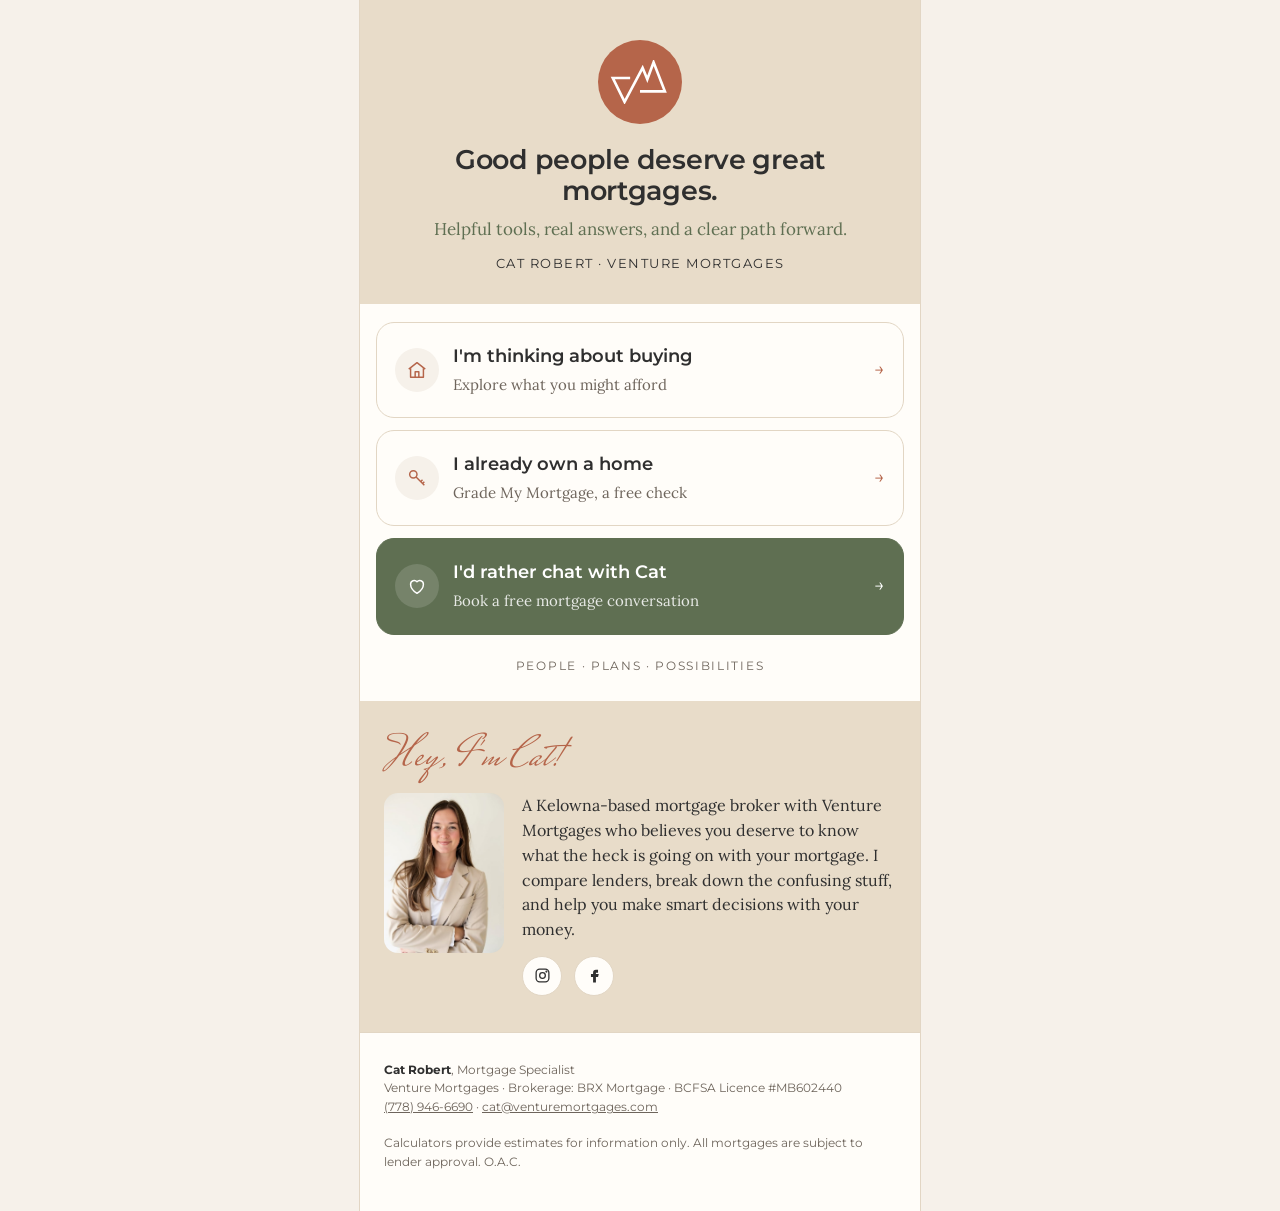
==== commit 4624c742: "New tagline, bio, Venture logo mark, coming-soon calculator cards Co-Authored-By: Claude Opus 5.5 <n" ====
--- a/index.html
+++ b/index.html
@@ -3,9 +3,9 @@
 <head>
 <meta charset="utf-8">
 <meta name="viewport" content="width=device-width,initial-scale=1,viewport-fit=cover">
-<title>Cat Robert | Mortgage Specialist, Kelowna</title>
-<meta name="description" content="Let's make mortgages make sense. Helpful tools, real answers and a clear path forward from Cat Robert, Venture Mortgages.">
-<meta property="og:title" content="Let's make mortgages make sense. | Cat Robert">
+<title>Cat Robert | Kelowna Mortgage Broker · Venture Mortgages</title>
+<meta name="description" content="Good people deserve great mortgages. Helpful tools, real answers and a clear path forward from Cat Robert, Venture Mortgages.">
+<meta property="og:title" content="Good people deserve great mortgages. | Cat Robert">
 <meta property="og:description" content="Helpful tools, real answers, and a clear path forward.">
 <meta property="og:image" content="/assets/cat-portrait.jpg">
 <link rel="preconnect" href="https://fonts.googleapis.com"><link rel="preconnect" href="https://fonts.gstatic.com" crossorigin>
@@ -14,7 +14,7 @@
 <style>
   .intro{background:var(--sand);text-align:center;padding:40px 24px 30px;position:relative;overflow:hidden}
   .intro .logo{width:84px;height:84px;border-radius:50%;background:var(--terracotta);margin:0 auto 20px;display:flex;align-items:center;justify-content:center}
-  .intro .logo svg{width:44px;color:#fff}
+  .intro .logo svg{width:58px;color:#fff;margin-left:-2px}
   .intro h1{font-family:var(--head);font-weight:600;font-size:27px;letter-spacing:-.01em}
   .intro .sub{color:var(--olive);margin-top:10px;font-size:17px}
   .intro .by{font-family:var(--head);font-size:12.5px;letter-spacing:.12em;text-transform:uppercase;margin-top:12px}
@@ -46,6 +46,9 @@
   .link b{font-family:var(--head);font-weight:600;font-size:15px;display:block}
   .link span.n{font-size:14px;color:var(--muted)}
   .link .arr{margin-left:auto;color:var(--terracotta);font-family:var(--head)}
+  .link.soon{opacity:.6;cursor:default;border-style:dashed}
+  .link.soon:hover{border-color:var(--line)}
+  .link .badge{margin-left:auto;flex:0 0 auto;font-family:var(--head);font-size:10px;font-weight:600;letter-spacing:.1em;text-transform:uppercase;color:var(--olive);background:var(--cream);border:1px solid var(--line);border-radius:999px;padding:5px 9px}
   .link.feature{border-color:var(--terracotta);background:#FBF1EC}
   .nudge{margin-top:16px;padding:18px;border-radius:14px;background:var(--cream);text-align:center}
   .nudge p{font-size:15px;color:var(--muted);margin-bottom:12px}
@@ -54,7 +57,7 @@
   .quick a{display:flex;flex-direction:column;align-items:center;gap:6px;padding:14px 6px;border:1.5px solid var(--line);border-radius:14px;text-decoration:none;font-family:var(--head);font-size:12px;font-weight:600;letter-spacing:.06em;text-transform:uppercase;background:var(--white)}
   .quick svg{width:22px;height:22px;color:var(--terracotta)}
 
-  .about{display:grid;grid-template-columns:110px 1fr;gap:18px;align-items:center}
+  .about{display:grid;grid-template-columns:120px 1fr;gap:18px;align-items:start}
   .about img{border-radius:14px;aspect-ratio:3/4;object-fit:cover}
   .social{display:flex;gap:12px;margin-top:14px}
   .social a{width:40px;height:40px;border-radius:50%;border:1.5px solid var(--line);display:flex;align-items:center;justify-content:center;color:var(--charcoal);background:var(--white)}
@@ -67,8 +70,8 @@
 <div class="wrap">
 
   <div class="intro">
-    <div class="logo"><svg viewBox="0 0 48 36" fill="none" stroke="currentColor" stroke-width="3" stroke-linejoin="round"><path d="M6 30 14 6l10 14 6-10 12 20z"/></svg></div>
-    <h1>Let's make mortgages make sense.</h1>
+    <div class="logo"><svg viewBox="10 5 370 285" fill="none" stroke="currentColor" stroke-width="17" stroke-linejoin="miter" stroke-linecap="square" aria-label="Venture Mortgages"><path d="M130 120H28l75 152 115-217 30 73 40-108 72 185H210"/></svg></div>
+    <h1>Good people deserve great mortgages.</h1>
     <p class="sub">Helpful tools, real answers, and a clear path forward.</p>
     <div class="by"><span data-s="name">Cat Robert</span> · <span data-s="team">Venture Mortgages</span></div>
   </div>
@@ -127,11 +130,11 @@
 
   <!-- ===== About (always visible) ===== -->
   <section class="section-sand">
+    <div class="script" style="font-size:44px;margin-bottom:12px">Hey, I'm Cat!</div>
     <div class="about">
       <img src="/assets/cat-portrait.jpg" alt="Cat Robert">
       <div>
-        <div class="script" style="font-size:40px">Hi, I'm Cat</div>
-        <p style="margin-top:6px;font-size:16px">A Kelowna-based mortgage specialist with <span data-s="team">Venture Mortgages</span>. I'm not tied to one bank. I compare dozens of lenders and explain your options in plain language.</p>
+        <p style="font-size:16px">A Kelowna-based mortgage broker with <span data-s="team">Venture Mortgages</span> who believes you deserve to know what the heck is going on with your mortgage. I compare lenders, break down the confusing stuff, and help you make smart decisions with your money.</p>
         <div class="social" id="social"></div>
       </div>
     </div>
@@ -157,12 +160,18 @@
   // ---- build each path's calculator list from config (blank URLs skipped)
   ['buy','own'].forEach(g => {
     const box = document.querySelector('[data-links="'+g+'"]');
-    const items = (S.links || []).filter(l => l.url && (l.group === g || l.group === 'both'));
-    items.forEach((l, i) => {
-      const a = document.createElement('a');
-      a.className = 'link' + (i === 0 ? ' feature' : ''); a.href = l.url; a.target = '_blank'; a.rel = 'noopener';
-      a.dataset.ev = 'ToolClick'; a.dataset.tool = l.label;
-      a.innerHTML = '<span class="ic"></span><div><b></b><span class="n"></span></div><span class="arr">&rarr;</span>';
+    const items = (S.links || []).filter(l => l.group === g || l.group === 'both');
+    let featured = false;
+    items.forEach(l => {
+      const live = !!l.url;
+      const a = document.createElement(live ? 'a' : 'div');
+      a.className = 'link' + (live ? '' : ' soon');
+      if (live) {
+        if (!featured) { a.classList.add('feature'); featured = true; }
+        a.href = l.url; a.target = '_blank'; a.rel = 'noopener';
+        a.dataset.ev = 'ToolClick'; a.dataset.tool = l.label;
+      }
+      a.innerHTML = '<span class="ic"></span><div><b></b><span class="n"></span></div>' + (live ? '<span class="arr">&rarr;</span>' : '<span class="badge">Coming soon</span>');
       a.querySelector('.ic').textContent = l.label.trim()[0];
       a.querySelector('b').textContent = l.label; a.querySelector('.n').textContent = l.note || '';
       box.appendChild(a);
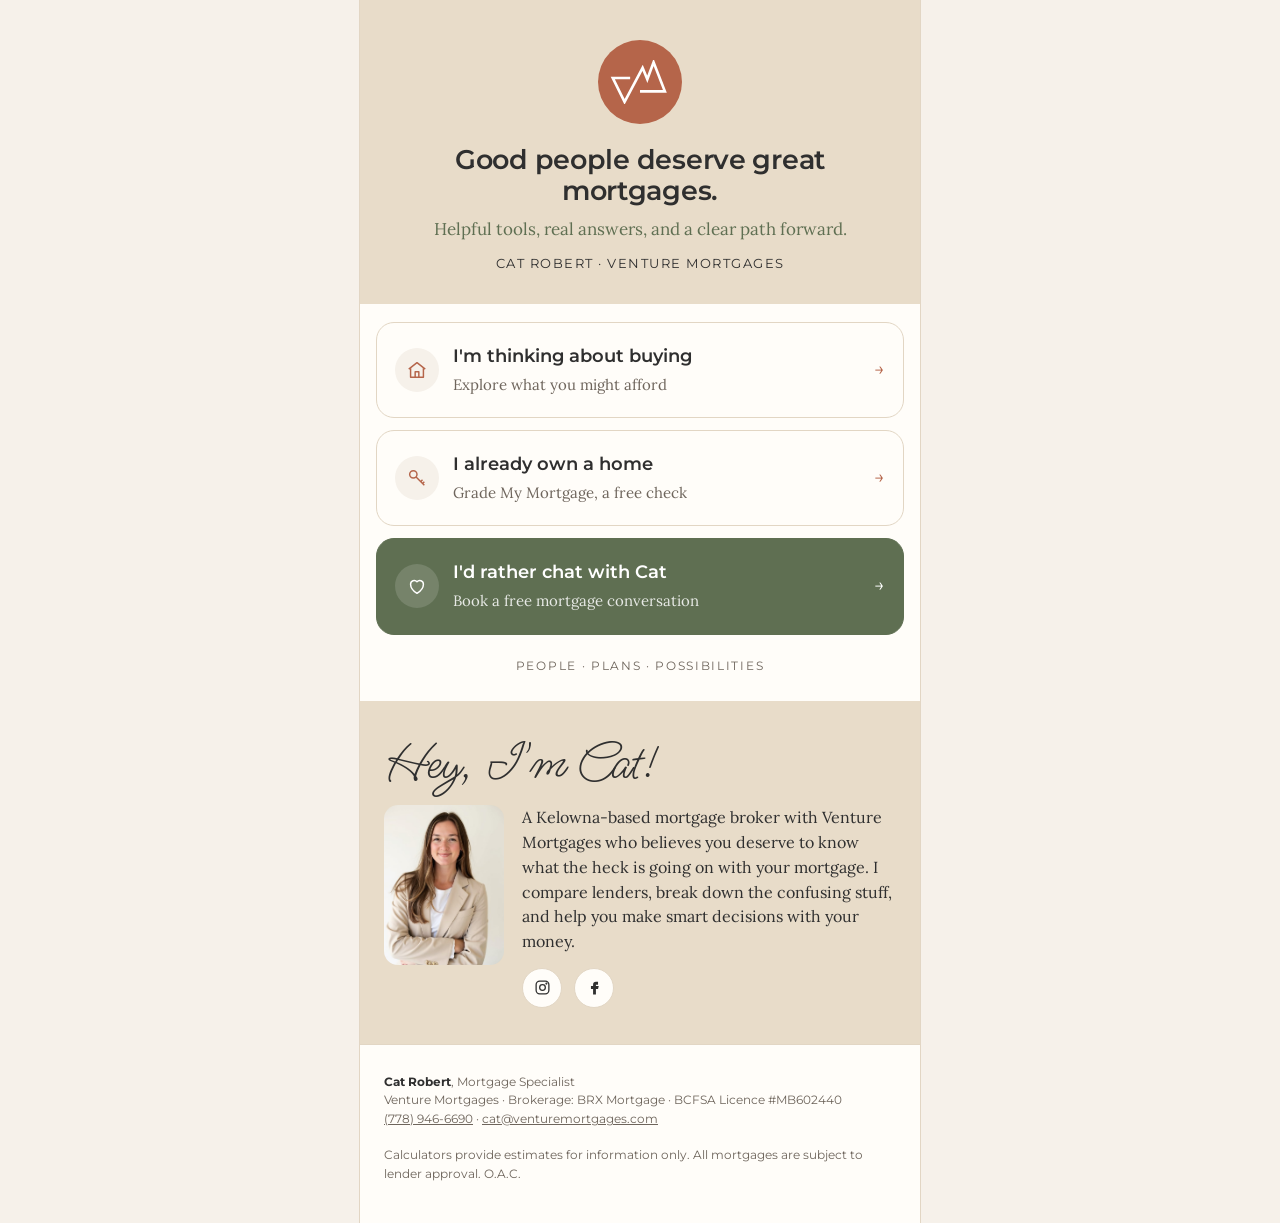
==== commit 8bbe8f53: "Switch script font to Ms Madi for readability Co-Authored-By: Claude Opus 5.5 <noreply@anthropic.com" ====
--- a/index.html
+++ b/index.html
@@ -9,7 +9,7 @@
 <meta property="og:description" content="Helpful tools, real answers, and a clear path forward.">
 <meta property="og:image" content="/assets/cat-portrait.jpg">
 <link rel="preconnect" href="https://fonts.googleapis.com"><link rel="preconnect" href="https://fonts.gstatic.com" crossorigin>
-<link href="https://fonts.googleapis.com/css2?family=Lora:wght@400;500&family=Montserrat:wght@400;500;600&family=Mrs+Saint+Delafield&display=swap" rel="stylesheet">
+<link href="https://fonts.googleapis.com/css2?family=Lora:wght@400;500&family=Montserrat:wght@400;500;600&family=Ms+Madi&display=swap" rel="stylesheet">
 <link rel="stylesheet" href="/assets/brand.css">
 <style>
   .intro{background:var(--sand);text-align:center;padding:40px 24px 30px;position:relative;overflow:hidden}
@@ -130,7 +130,7 @@
 
   <!-- ===== About (always visible) ===== -->
   <section class="section-sand">
-    <div class="script" style="font-size:44px;margin-bottom:12px">Hey, I'm Cat!</div>
+    <div class="script" style="font-size:54px;margin-bottom:14px;color:var(--charcoal)">Hey, I&#39;m Cat!</div>
     <div class="about">
       <img src="/assets/cat-portrait.jpg" alt="Cat Robert">
       <div>
--- a/assets/brand.css
+++ b/assets/brand.css
@@ -2,7 +2,7 @@
   --terracotta:#B5654A; --terracotta-dk:#9C5239; --olive:#5F6F52; --sand:#E8DCC9;
   --taupe:#A79586; --charcoal:#2F2F2F; --cream:#F6F1EA; --white:#FFFDF9; --line:#E2D6C4;
   --muted:#6E655C;
-  --head:'Montserrat',system-ui,sans-serif; --body:'Lora',Georgia,serif; --script:'Mrs Saint Delafield',cursive;
+  --head:'Montserrat',system-ui,sans-serif; --body:'Lora',Georgia,serif; --script:'Ms Madi',cursive;
 }
 *{box-sizing:border-box;margin:0;padding:0}
 html{-webkit-text-size-adjust:100%}
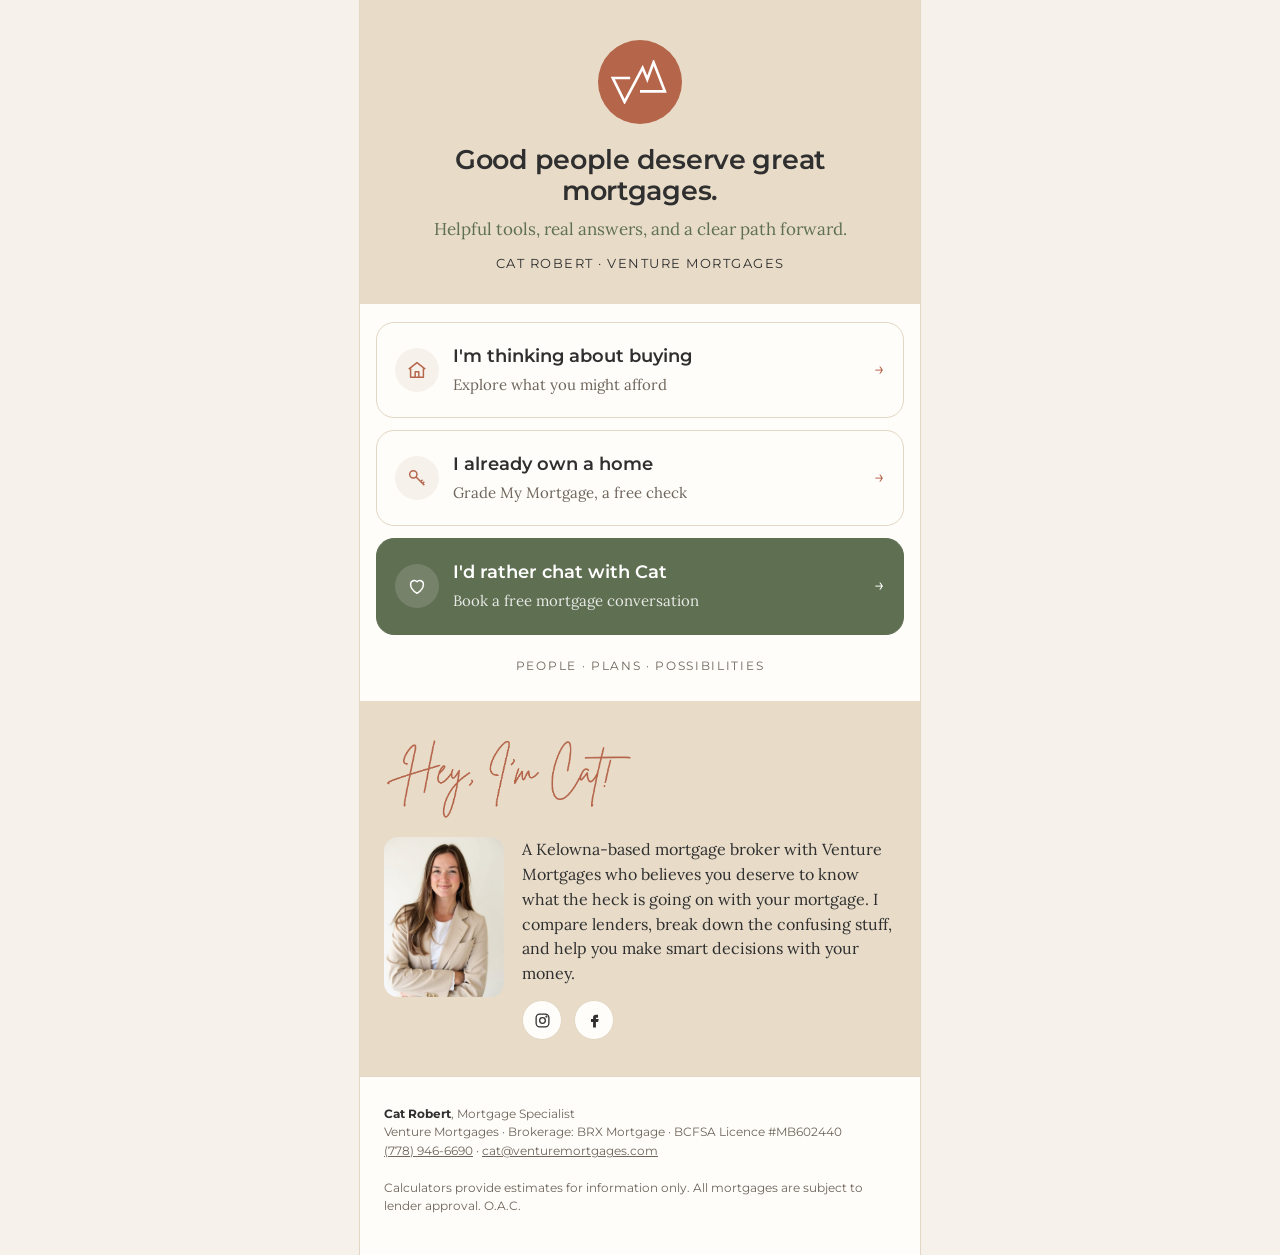
==== commit b6b14334: "Use Canva Brittany script image for bio heading Co-Authored-By: Claude Opus 5.5 <noreply@anthropic.c" ====
--- a/index.html
+++ b/index.html
@@ -9,7 +9,7 @@
 <meta property="og:description" content="Helpful tools, real answers, and a clear path forward.">
 <meta property="og:image" content="/assets/cat-portrait.jpg">
 <link rel="preconnect" href="https://fonts.googleapis.com"><link rel="preconnect" href="https://fonts.gstatic.com" crossorigin>
-<link href="https://fonts.googleapis.com/css2?family=Lora:wght@400;500&family=Montserrat:wght@400;500;600&family=Ms+Madi&display=swap" rel="stylesheet">
+<link href="https://fonts.googleapis.com/css2?family=Lora:wght@400;500&family=Montserrat:wght@400;500;600&display=swap" rel="stylesheet">
 <link rel="stylesheet" href="/assets/brand.css">
 <style>
   .intro{background:var(--sand);text-align:center;padding:40px 24px 30px;position:relative;overflow:hidden}
@@ -130,7 +130,7 @@
 
   <!-- ===== About (always visible) ===== -->
   <section class="section-sand">
-    <div class="script" style="font-size:54px;margin-bottom:14px;color:var(--charcoal)">Hey, I&#39;m Cat!</div>
+    <h2 style="margin:0 0 16px"><img src="/assets/hey-im-cat.png" alt="Hey, I'm Cat!" width="787" height="265" style="width:250px;height:auto"></h2>
     <div class="about">
       <img src="/assets/cat-portrait.jpg" alt="Cat Robert">
       <div>
